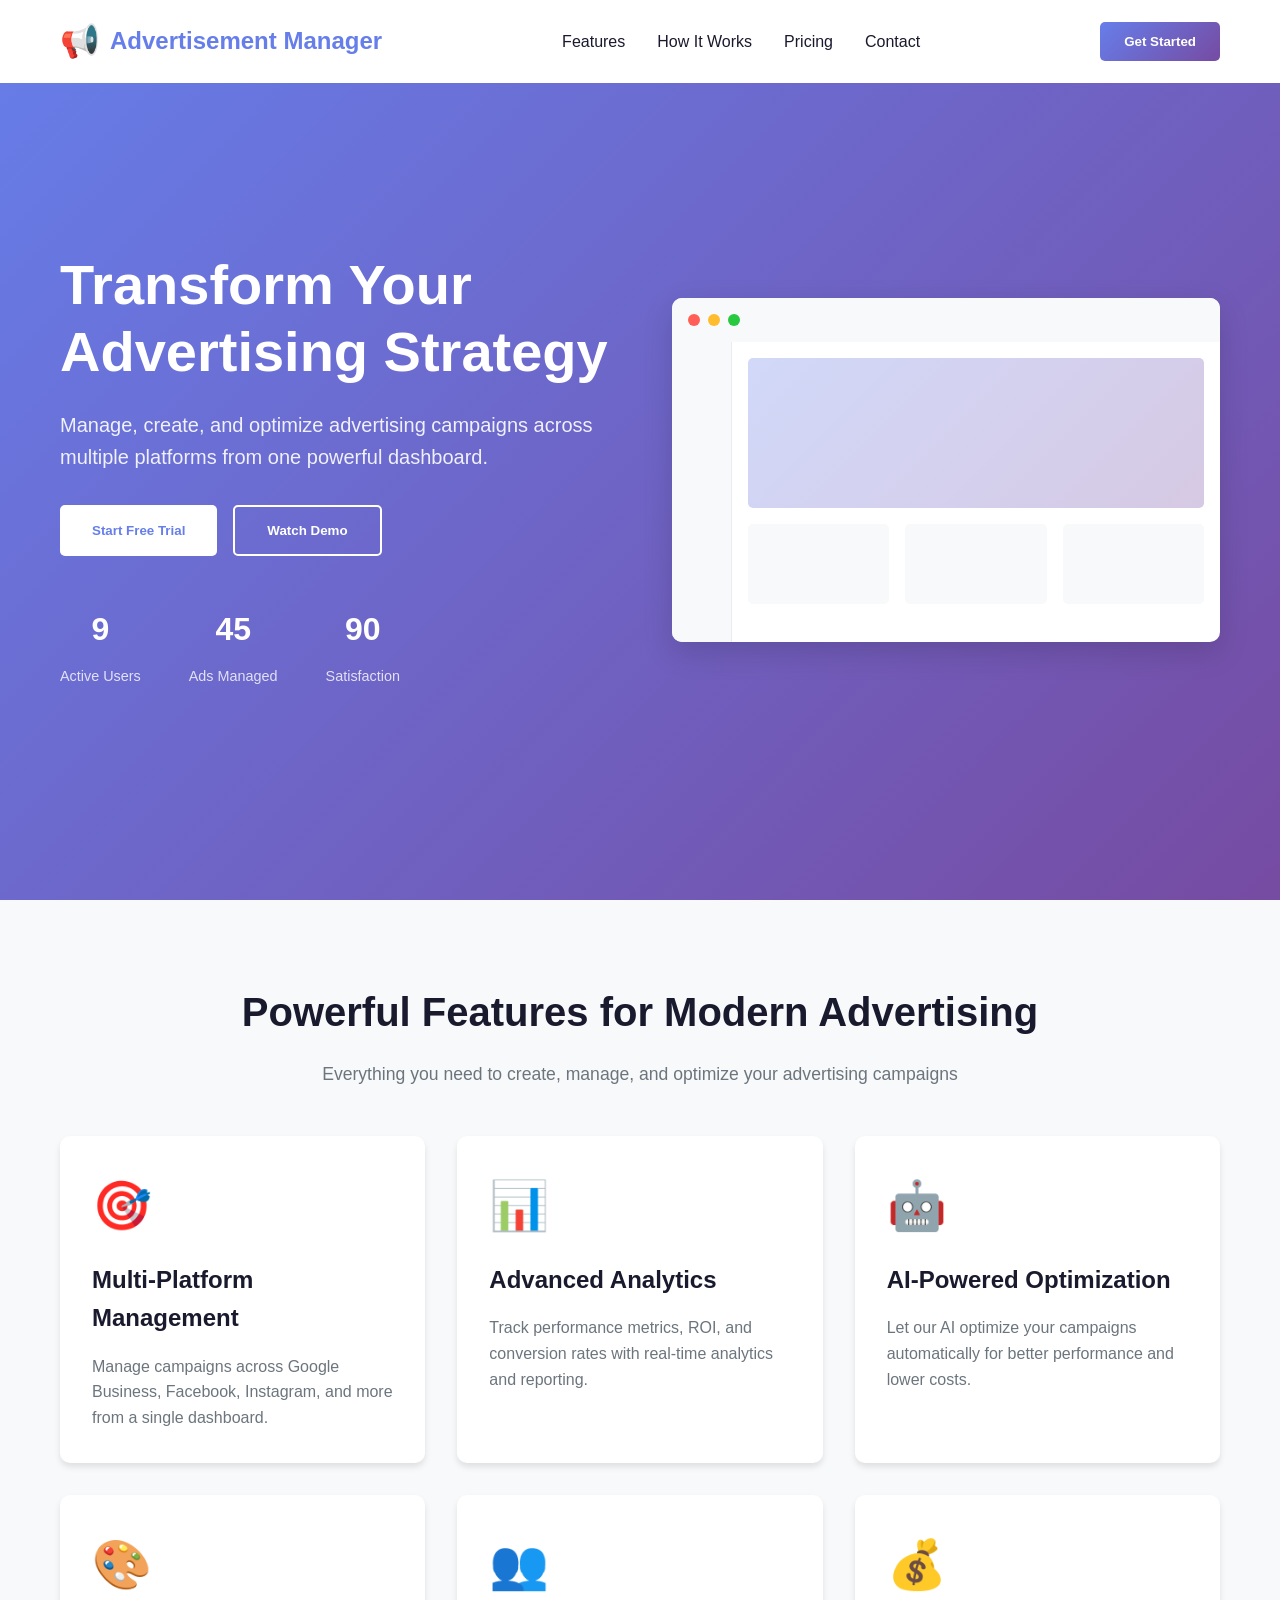
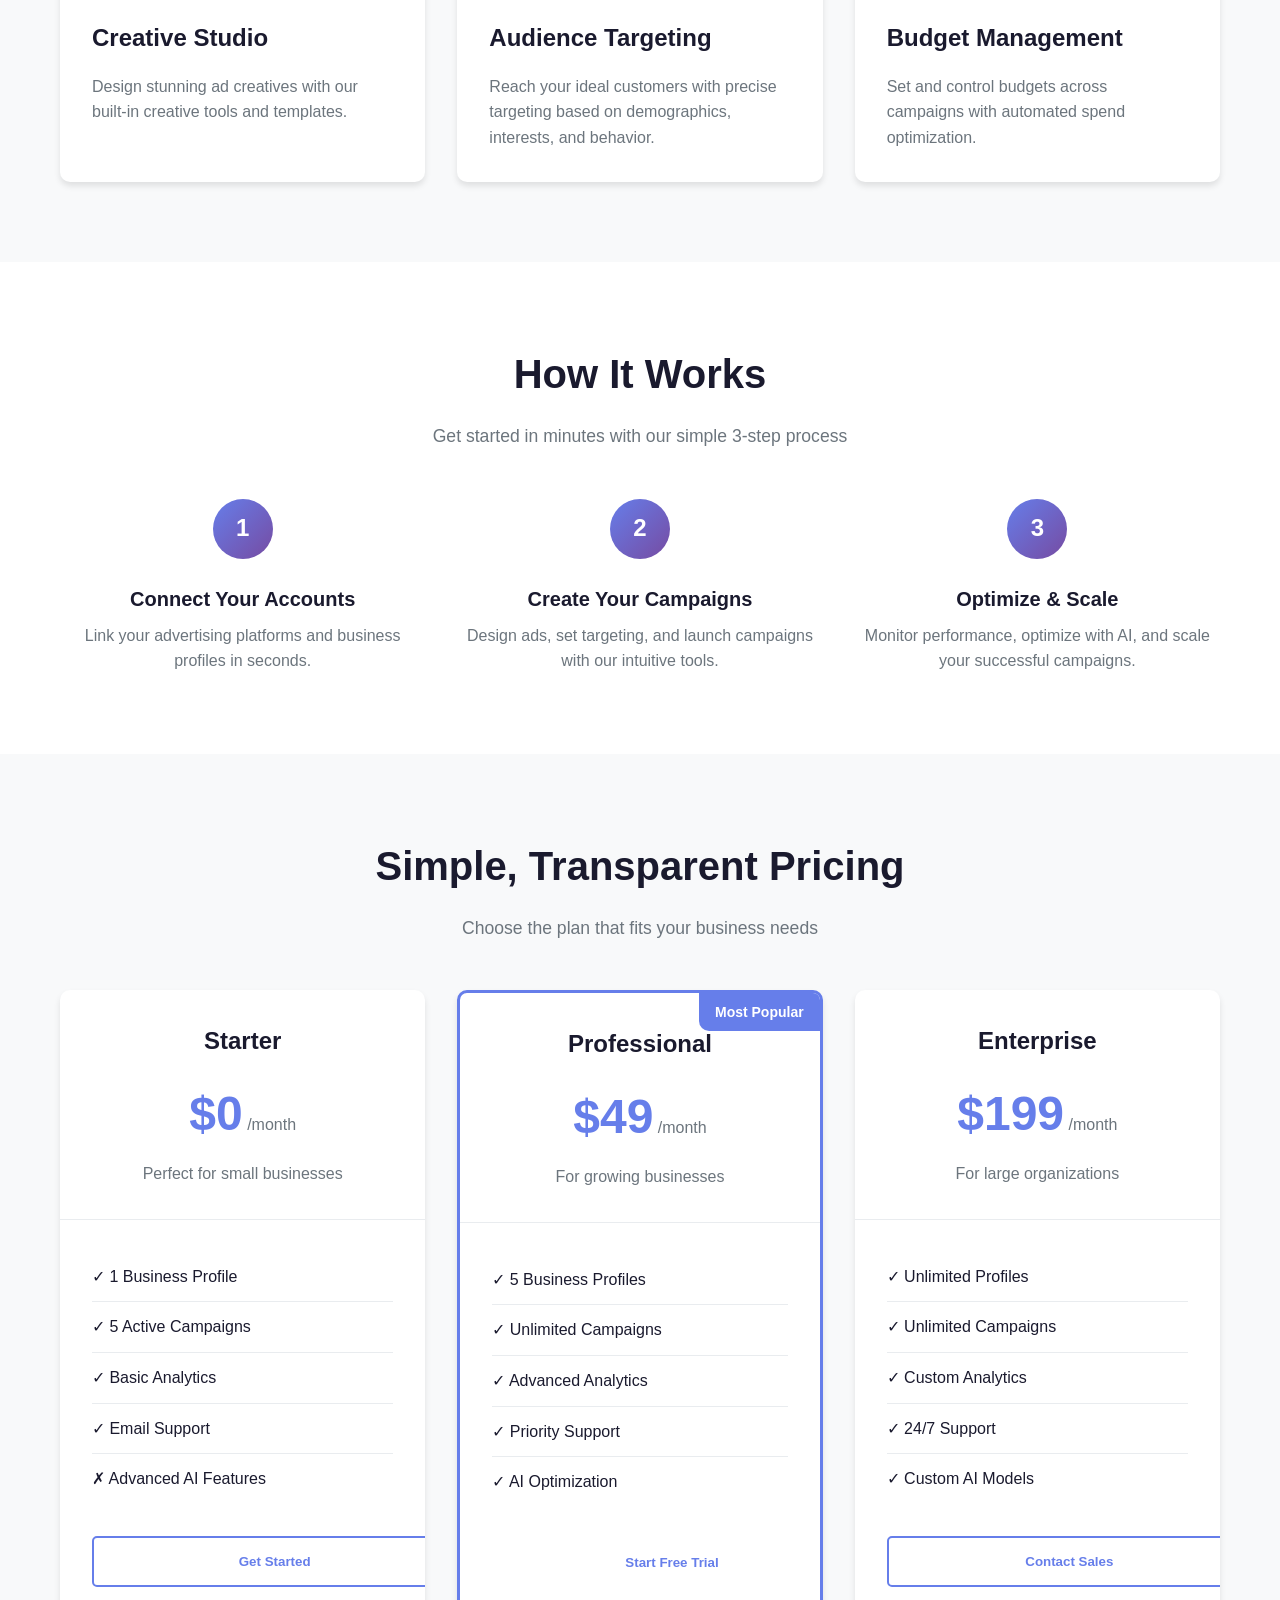
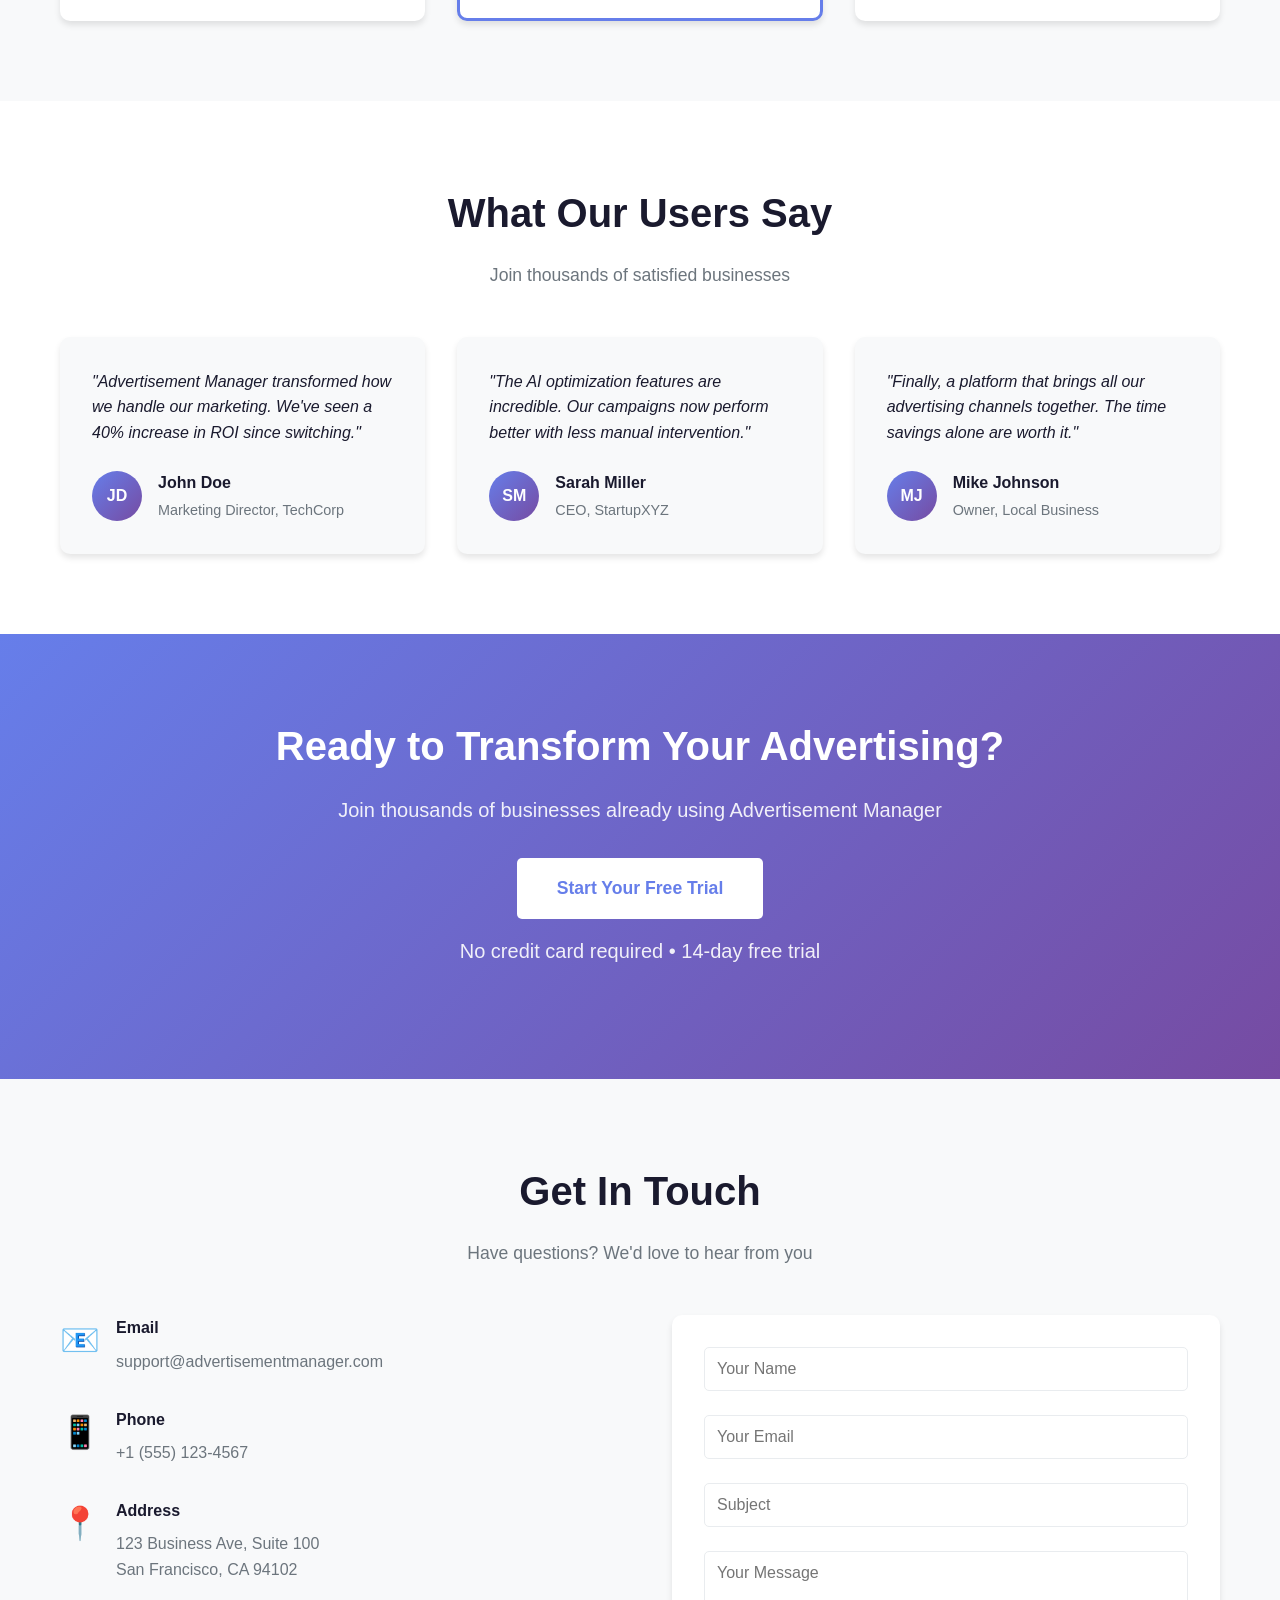
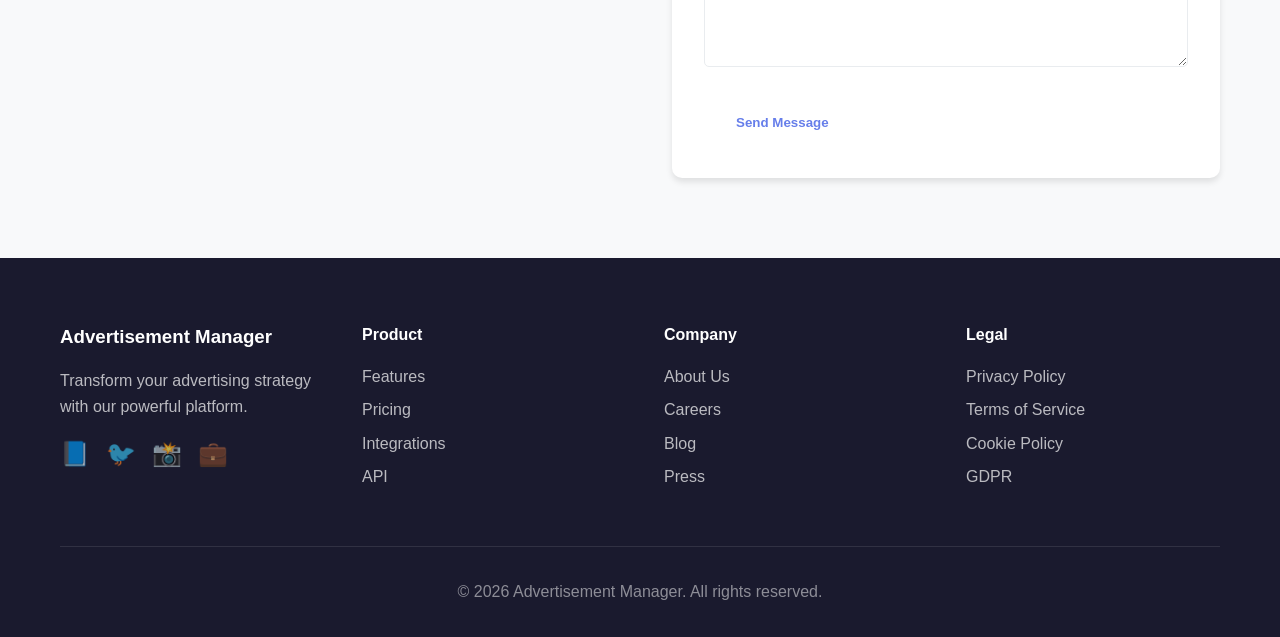
==== index.html @ 60fb94eb "Initial commit: Advertisement Manager website with landing page, features, pricing, and legal pages" ====
<!DOCTYPE html>
<html lang="en">
<head>
    <meta charset="UTF-8">
    <meta name="viewport" content="width=device-width, initial-scale=1.0">
    <meta name="description" content="Advertisement Manager - Streamline your advertising campaigns across multiple platforms with our powerful dashboard.">
    <title>Advertisement Manager - Streamline Your Advertising Campaigns</title>
    <link rel="icon" type="image/svg+xml" href="favicon.svg">
    <link rel="stylesheet" href="styles.css">
</head>
<body>
    <!-- Navigation -->
    <nav class="navbar">
        <div class="container">
            <div class="nav-brand">
                <span class="logo">📢</span>
                <span class="brand-name">Advertisement Manager</span>
            </div>
            <ul class="nav-menu">
                <li><a href="#features">Features</a></li>
                <li><a href="#how-it-works">How It Works</a></li>
                <li><a href="#pricing">Pricing</a></li>
                <li><a href="#contact">Contact</a></li>
            </ul>
            <button class="nav-cta">Get Started</button>
        </div>
    </nav>

    <!-- Hero Section -->
    <section class="hero">
        <div class="container">
            <div class="hero-content">
                <h1>Transform Your Advertising Strategy</h1>
                <p>Manage, create, and optimize advertising campaigns across multiple platforms from one powerful dashboard.</p>
                <div class="hero-buttons">
                    <button class="btn-primary">Start Free Trial</button>
                    <button class="btn-secondary">Watch Demo</button>
                </div>
                <div class="hero-stats">
                    <div class="stat">
                        <span class="stat-number">10K+</span>
                        <span class="stat-label">Active Users</span>
                    </div>
                    <div class="stat">
                        <span class="stat-number">50M+</span>
                        <span class="stat-label">Ads Managed</span>
                    </div>
                    <div class="stat">
                        <span class="stat-number">98%</span>
                        <span class="stat-label">Satisfaction</span>
                    </div>
                </div>
            </div>
            <div class="hero-image">
                <div class="dashboard-preview">
                    <div class="preview-header">
                        <div class="preview-dots">
                            <span></span>
                            <span></span>
                            <span></span>
                        </div>
                    </div>
                    <div class="preview-content">
                        <div class="preview-sidebar"></div>
                        <div class="preview-main">
                            <div class="preview-chart"></div>
                            <div class="preview-cards">
                                <div class="preview-card"></div>
                                <div class="preview-card"></div>
                                <div class="preview-card"></div>
                            </div>
                        </div>
                    </div>
                </div>
            </div>
        </div>
    </section>

    <!-- Features Section -->
    <section id="features" class="features">
        <div class="container">
            <div class="section-header">
                <h2>Powerful Features for Modern Advertising</h2>
                <p>Everything you need to create, manage, and optimize your advertising campaigns</p>
            </div>
            <div class="features-grid">
                <div class="feature-card">
                    <div class="feature-icon">🎯</div>
                    <h3>Multi-Platform Management</h3>
                    <p>Manage campaigns across Google Business, Facebook, Instagram, and more from a single dashboard.</p>
                </div>
                <div class="feature-card">
                    <div class="feature-icon">📊</div>
                    <h3>Advanced Analytics</h3>
                    <p>Track performance metrics, ROI, and conversion rates with real-time analytics and reporting.</p>
                </div>
                <div class="feature-card">
                    <div class="feature-icon">🤖</div>
                    <h3>AI-Powered Optimization</h3>
                    <p>Let our AI optimize your campaigns automatically for better performance and lower costs.</p>
                </div>
                <div class="feature-card">
                    <div class="feature-icon">🎨</div>
                    <h3>Creative Studio</h3>
                    <p>Design stunning ad creatives with our built-in creative tools and templates.</p>
                </div>
                <div class="feature-card">
                    <div class="feature-icon">👥</div>
                    <h3>Audience Targeting</h3>
                    <p>Reach your ideal customers with precise targeting based on demographics, interests, and behavior.</p>
                </div>
                <div class="feature-card">
                    <div class="feature-icon">💰</div>
                    <h3>Budget Management</h3>
                    <p>Set and control budgets across campaigns with automated spend optimization.</p>
                </div>
            </div>
        </div>
    </section>

    <!-- How It Works Section -->
    <section id="how-it-works" class="how-it-works">
        <div class="container">
            <div class="section-header">
                <h2>How It Works</h2>
                <p>Get started in minutes with our simple 3-step process</p>
            </div>
            <div class="steps">
                <div class="step">
                    <div class="step-number">1</div>
                    <div class="step-content">
                        <h3>Connect Your Accounts</h3>
                        <p>Link your advertising platforms and business profiles in seconds.</p>
                    </div>
                </div>
                <div class="step">
                    <div class="step-number">2</div>
                    <div class="step-content">
                        <h3>Create Your Campaigns</h3>
                        <p>Design ads, set targeting, and launch campaigns with our intuitive tools.</p>
                    </div>
                </div>
                <div class="step">
                    <div class="step-number">3</div>
                    <div class="step-content">
                        <h3>Optimize & Scale</h3>
                        <p>Monitor performance, optimize with AI, and scale your successful campaigns.</p>
                    </div>
                </div>
            </div>
        </div>
    </section>

    <!-- Pricing Section -->
    <section id="pricing" class="pricing">
        <div class="container">
            <div class="section-header">
                <h2>Simple, Transparent Pricing</h2>
                <p>Choose the plan that fits your business needs</p>
            </div>
            <div class="pricing-grid">
                <div class="pricing-card">
                    <div class="pricing-header">
                        <h3>Starter</h3>
                        <div class="price">
                            <span class="price-amount">$0</span>
                            <span class="price-period">/month</span>
                        </div>
                        <p class="pricing-desc">Perfect for small businesses</p>
                    </div>
                    <ul class="pricing-features">
                        <li>✓ 1 Business Profile</li>
                        <li>✓ 5 Active Campaigns</li>
                        <li>✓ Basic Analytics</li>
                        <li>✓ Email Support</li>
                        <li>✗ Advanced AI Features</li>
                    </ul>
                    <button class="btn-outline">Get Started</button>
                </div>
                <div class="pricing-card featured">
                    <div class="pricing-badge">Most Popular</div>
                    <div class="pricing-header">
                        <h3>Professional</h3>
                        <div class="price">
                            <span class="price-amount">$49</span>
                            <span class="price-period">/month</span>
                        </div>
                        <p class="pricing-desc">For growing businesses</p>
                    </div>
                    <ul class="pricing-features">
                        <li>✓ 5 Business Profiles</li>
                        <li>✓ Unlimited Campaigns</li>
                        <li>✓ Advanced Analytics</li>
                        <li>✓ Priority Support</li>
                        <li>✓ AI Optimization</li>
                    </ul>
                    <button class="btn-primary">Start Free Trial</button>
                </div>
                <div class="pricing-card">
                    <div class="pricing-header">
                        <h3>Enterprise</h3>
                        <div class="price">
                            <span class="price-amount">$199</span>
                            <span class="price-period">/month</span>
                        </div>
                        <p class="pricing-desc">For large organizations</p>
                    </div>
                    <ul class="pricing-features">
                        <li>✓ Unlimited Profiles</li>
                        <li>✓ Unlimited Campaigns</li>
                        <li>✓ Custom Analytics</li>
                        <li>✓ 24/7 Support</li>
                        <li>✓ Custom AI Models</li>
                    </ul>
                    <button class="btn-outline">Contact Sales</button>
                </div>
            </div>
        </div>
    </section>

    <!-- Testimonials Section -->
    <section class="testimonials">
        <div class="container">
            <div class="section-header">
                <h2>What Our Users Say</h2>
                <p>Join thousands of satisfied businesses</p>
            </div>
            <div class="testimonials-grid">
                <div class="testimonial-card">
                    <div class="testimonial-content">
                        <p>"Advertisement Manager transformed how we handle our marketing. We've seen a 40% increase in ROI since switching."</p>
                    </div>
                    <div class="testimonial-author">
                        <div class="author-avatar">JD</div>
                        <div class="author-info">
                            <h4>John Doe</h4>
                            <p>Marketing Director, TechCorp</p>
                        </div>
                    </div>
                </div>
                <div class="testimonial-card">
                    <div class="testimonial-content">
                        <p>"The AI optimization features are incredible. Our campaigns now perform better with less manual intervention."</p>
                    </div>
                    <div class="testimonial-author">
                        <div class="author-avatar">SM</div>
                        <div class="author-info">
                            <h4>Sarah Miller</h4>
                            <p>CEO, StartupXYZ</p>
                        </div>
                    </div>
                </div>
                <div class="testimonial-card">
                    <div class="testimonial-content">
                        <p>"Finally, a platform that brings all our advertising channels together. The time savings alone are worth it."</p>
                    </div>
                    <div class="testimonial-author">
                        <div class="author-avatar">MJ</div>
                        <div class="author-info">
                            <h4>Mike Johnson</h4>
                            <p>Owner, Local Business</p>
                        </div>
                    </div>
                </div>
            </div>
        </div>
    </section>

    <!-- CTA Section -->
    <section class="cta-section">
        <div class="container">
            <div class="cta-content">
                <h2>Ready to Transform Your Advertising?</h2>
                <p>Join thousands of businesses already using Advertisement Manager</p>
                <button class="btn-primary btn-large">Start Your Free Trial</button>
                <p class="cta-note">No credit card required • 14-day free trial</p>
            </div>
        </div>
    </section>

    <!-- Contact Section -->
    <section id="contact" class="contact">
        <div class="container">
            <div class="section-header">
                <h2>Get In Touch</h2>
                <p>Have questions? We'd love to hear from you</p>
            </div>
            <div class="contact-content">
                <div class="contact-info">
                    <div class="contact-item">
                        <div class="contact-icon">📧</div>
                        <div class="contact-details">
                            <h4>Email</h4>
                            <p>support@advertisementmanager.com</p>
                        </div>
                    </div>
                    <div class="contact-item">
                        <div class="contact-icon">📱</div>
                        <div class="contact-details">
                            <h4>Phone</h4>
                            <p>+1 (555) 123-4567</p>
                        </div>
                    </div>
                    <div class="contact-item">
                        <div class="contact-icon">📍</div>
                        <div class="contact-details">
                            <h4>Address</h4>
                            <p>123 Business Ave, Suite 100<br>San Francisco, CA 94102</p>
                        </div>
                    </div>
                </div>
                <form class="contact-form">
                    <div class="form-group">
                        <input type="text" placeholder="Your Name" required>
                    </div>
                    <div class="form-group">
                        <input type="email" placeholder="Your Email" required>
                    </div>
                    <div class="form-group">
                        <input type="text" placeholder="Subject" required>
                    </div>
                    <div class="form-group">
                        <textarea placeholder="Your Message" rows="5" required></textarea>
                    </div>
                    <button type="submit" class="btn-primary">Send Message</button>
                </form>
            </div>
        </div>
    </section>

    <!-- Footer -->
    <footer class="footer">
        <div class="container">
            <div class="footer-content">
                <div class="footer-section">
                    <h3>Advertisement Manager</h3>
                    <p>Transform your advertising strategy with our powerful platform.</p>
                    <div class="social-links">
                        <a href="#">📘</a>
                        <a href="#">🐦</a>
                        <a href="#">📸</a>
                        <a href="#">💼</a>
                    </div>
                </div>
                <div class="footer-section">
                    <h4>Product</h4>
                    <ul>
                        <li><a href="#features">Features</a></li>
                        <li><a href="#pricing">Pricing</a></li>
                        <li><a href="#">Integrations</a></li>
                        <li><a href="#">API</a></li>
                    </ul>
                </div>
                <div class="footer-section">
                    <h4>Company</h4>
                    <ul>
                        <li><a href="#">About Us</a></li>
                        <li><a href="#">Careers</a></li>
                        <li><a href="#">Blog</a></li>
                        <li><a href="#">Press</a></li>
                    </ul>
                </div>
                <div class="footer-section">
                    <h4>Legal</h4>
                    <ul>
                        <li><a href="privacy_policy.html">Privacy Policy</a></li>
                        <li><a href="terms_of_service.html">Terms of Service</a></li>
                        <li><a href="#">Cookie Policy</a></li>
                        <li><a href="#">GDPR</a></li>
                    </ul>
                </div>
            </div>
            <div class="footer-bottom">
                <p>&copy; 2026 Advertisement Manager. All rights reserved.</p>
            </div>
        </div>
    </footer>

    <script src="script.js"></script>
</body>
</html>
---- styles.css ----
/* Reset and Base Styles */
* {
    margin: 0;
    padding: 0;
    box-sizing: border-box;
}

:root {
    --primary-color: #667eea;
    --secondary-color: #764ba2;
    --accent-color: #f093fb;
    --text-dark: #1a1a2e;
    --text-light: #6c757d;
    --white: #ffffff;
    --light-gray: #f8f9fa;
    --border-color: #e9ecef;
    --shadow: 0 4px 6px rgba(0, 0, 0, 0.1);
    --shadow-lg: 0 10px 30px rgba(0, 0, 0, 0.15);
}

body {
    font-family: 'Segoe UI', Tahoma, Geneva, Verdana, sans-serif;
    line-height: 1.6;
    color: var(--text-dark);
    background-color: var(--white);
}

.container {
    max-width: 1200px;
    margin: 0 auto;
    padding: 0 20px;
}

/* Navigation */
.navbar {
    background: var(--white);
    box-shadow: var(--shadow);
    position: fixed;
    top: 0;
    width: 100%;
    z-index: 1000;
    padding: 1rem 0;
}

.navbar .container {
    display: flex;
    justify-content: space-between;
    align-items: center;
}

.nav-brand {
    display: flex;
    align-items: center;
    gap: 10px;
    font-size: 1.5rem;
    font-weight: bold;
    color: var(--primary-color);
}

.logo {
    font-size: 2rem;
}

.nav-menu {
    display: flex;
    list-style: none;
    gap: 2rem;
}

.nav-menu a {
    text-decoration: none;
    color: var(--text-dark);
    font-weight: 500;
    transition: color 0.3s;
}

.nav-menu a:hover {
    color: var(--primary-color);
}

.nav-cta {
    background: linear-gradient(135deg, var(--primary-color), var(--secondary-color));
    color: var(--white);
    border: none;
    padding: 0.75rem 1.5rem;
    border-radius: 5px;
    font-weight: 600;
    cursor: pointer;
    transition: transform 0.3s, box-shadow 0.3s;
}

.nav-cta:hover {
    transform: translateY(-2px);
    box-shadow: var(--shadow-lg);
}

/* Hero Section */
.hero {
    padding: 120px 0 80px;
    background: linear-gradient(135deg, #667eea 0%, #764ba2 100%);
    color: var(--white);
    min-height: 100vh;
    display: flex;
    align-items: center;
}

.hero .container {
    display: grid;
    grid-template-columns: 1fr 1fr;
    gap: 4rem;
    align-items: center;
}

.hero-content h1 {
    font-size: 3.5rem;
    margin-bottom: 1.5rem;
    line-height: 1.2;
}

.hero-content p {
    font-size: 1.25rem;
    margin-bottom: 2rem;
    opacity: 0.9;
}

.hero-buttons {
    display: flex;
    gap: 1rem;
    margin-bottom: 3rem;
}

.btn-primary {
    background: var(--white);
    color: var(--primary-color);
    border: none;
    padding: 1rem 2rem;
    border-radius: 5px;
    font-weight: 600;
    cursor: pointer;
    transition: transform 0.3s, box-shadow 0.3s;
}

.btn-primary:hover {
    transform: translateY(-2px);
    box-shadow: var(--shadow-lg);
}

.btn-secondary {
    background: transparent;
    color: var(--white);
    border: 2px solid var(--white);
    padding: 1rem 2rem;
    border-radius: 5px;
    font-weight: 600;
    cursor: pointer;
    transition: transform 0.3s, background 0.3s;
}

.btn-secondary:hover {
    transform: translateY(-2px);
    background: rgba(255, 255, 255, 0.1);
}

.btn-outline {
    background: transparent;
    color: var(--primary-color);
    border: 2px solid var(--primary-color);
    padding: 1rem 2rem;
    border-radius: 5px;
    font-weight: 600;
    cursor: pointer;
    transition: transform 0.3s, background 0.3s;
}

.btn-outline:hover {
    transform: translateY(-2px);
    background: var(--primary-color);
    color: var(--white);
}

.btn-large {
    padding: 1.25rem 2.5rem;
    font-size: 1.1rem;
}

.hero-stats {
    display: flex;
    gap: 3rem;
}

.stat {
    text-align: center;
}

.stat-number {
    display: block;
    font-size: 2rem;
    font-weight: bold;
    margin-bottom: 0.5rem;
}

.stat-label {
    font-size: 0.9rem;
    opacity: 0.8;
}

/* Dashboard Preview */
.dashboard-preview {
    background: var(--white);
    border-radius: 10px;
    overflow: hidden;
    box-shadow: var(--shadow-lg);
}

.preview-header {
    background: var(--light-gray);
    padding: 1rem;
    display: flex;
    align-items: center;
}

.preview-dots {
    display: flex;
    gap: 0.5rem;
}

.preview-dots span {
    width: 12px;
    height: 12px;
    border-radius: 50%;
    background: #ddd;
}

.preview-dots span:nth-child(1) {
    background: #ff5f56;
}

.preview-dots span:nth-child(2) {
    background: #ffbd2e;
}

.preview-dots span:nth-child(3) {
    background: #27c93f;
}

.preview-content {
    display: flex;
    height: 300px;
}

.preview-sidebar {
    width: 60px;
    background: var(--light-gray);
    border-right: 1px solid var(--border-color);
}

.preview-main {
    flex: 1;
    padding: 1rem;
}

.preview-chart {
    height: 150px;
    background: linear-gradient(135deg, var(--primary-color), var(--secondary-color));
    border-radius: 5px;
    margin-bottom: 1rem;
    opacity: 0.3;
}

.preview-cards {
    display: flex;
    gap: 1rem;
}

.preview-card {
    flex: 1;
    height: 80px;
    background: var(--light-gray);
    border-radius: 5px;
}

/* Section Styles */
section {
    padding: 80px 0;
}

.section-header {
    text-align: center;
    margin-bottom: 3rem;
}

.section-header h2 {
    font-size: 2.5rem;
    margin-bottom: 1rem;
    color: var(--text-dark);
}

.section-header p {
    font-size: 1.1rem;
    color: var(--text-light);
}

/* Features Section */
.features {
    background: var(--light-gray);
}

.features-grid {
    display: grid;
    grid-template-columns: repeat(auto-fit, minmax(300px, 1fr));
    gap: 2rem;
}

.feature-card {
    background: var(--white);
    padding: 2rem;
    border-radius: 10px;
    box-shadow: var(--shadow);
    transition: transform 0.3s, box-shadow 0.3s;
}

.feature-card:hover {
    transform: translateY(-5px);
    box-shadow: var(--shadow-lg);
}

.feature-icon {
    font-size: 3rem;
    margin-bottom: 1rem;
}

.feature-card h3 {
    font-size: 1.5rem;
    margin-bottom: 1rem;
    color: var(--text-dark);
}

.feature-card p {
    color: var(--text-light);
}

/* How It Works Section */
.steps {
    display: flex;
    justify-content: space-between;
    gap: 2rem;
}

.step {
    flex: 1;
    text-align: center;
    position: relative;
}

.step-number {
    width: 60px;
    height: 60px;
    background: linear-gradient(135deg, var(--primary-color), var(--secondary-color));
    color: var(--white);
    border-radius: 50%;
    display: flex;
    align-items: center;
    justify-content: center;
    font-size: 1.5rem;
    font-weight: bold;
    margin: 0 auto 1.5rem;
}

.step-content h3 {
    font-size: 1.25rem;
    margin-bottom: 0.5rem;
    color: var(--text-dark);
}

.step-content p {
    color: var(--text-light);
}

/* Pricing Section */
.pricing {
    background: var(--light-gray);
}

.pricing-grid {
    display: grid;
    grid-template-columns: repeat(auto-fit, minmax(300px, 1fr));
    gap: 2rem;
}

.pricing-card {
    background: var(--white);
    border-radius: 10px;
    overflow: hidden;
    box-shadow: var(--shadow);
    transition: transform 0.3s, box-shadow 0.3s;
    position: relative;
}

.pricing-card:hover {
    transform: translateY(-5px);
    box-shadow: var(--shadow-lg);
}

.pricing-card.featured {
    border: 3px solid var(--primary-color);
    transform: scale(1.05);
}

.pricing-badge {
    position: absolute;
    top: 0;
    right: 0;
    background: var(--primary-color);
    color: var(--white);
    padding: 0.5rem 1rem;
    font-size: 0.875rem;
    font-weight: 600;
    border-bottom-left-radius: 10px;
}

.pricing-header {
    padding: 2rem;
    text-align: center;
    border-bottom: 1px solid var(--border-color);
}

.pricing-header h3 {
    font-size: 1.5rem;
    margin-bottom: 1rem;
    color: var(--text-dark);
}

.price {
    margin-bottom: 0.5rem;
}

.price-amount {
    font-size: 3rem;
    font-weight: bold;
    color: var(--primary-color);
}

.price-period {
    color: var(--text-light);
}

.pricing-desc {
    color: var(--text-light);
    margin-top: 0.5rem;
}

.pricing-features {
    list-style: none;
    padding: 2rem;
}

.pricing-features li {
    padding: 0.75rem 0;
    border-bottom: 1px solid var(--border-color);
}

.pricing-features li:last-child {
    border-bottom: none;
}

.pricing-card button {
    width: 100%;
    margin: 0 2rem 2rem;
}

/* Testimonials Section */
.testimonials-grid {
    display: grid;
    grid-template-columns: repeat(auto-fit, minmax(300px, 1fr));
    gap: 2rem;
}

.testimonial-card {
    background: var(--light-gray);
    padding: 2rem;
    border-radius: 10px;
    box-shadow: var(--shadow);
}

.testimonial-content {
    margin-bottom: 1.5rem;
}

.testimonial-content p {
    font-style: italic;
    color: var(--text-dark);
}

.testimonial-author {
    display: flex;
    align-items: center;
    gap: 1rem;
}

.author-avatar {
    width: 50px;
    height: 50px;
    background: linear-gradient(135deg, var(--primary-color), var(--secondary-color));
    border-radius: 50%;
    display: flex;
    align-items: center;
    justify-content: center;
    color: var(--white);
    font-weight: bold;
}

.author-info h4 {
    margin-bottom: 0.25rem;
    color: var(--text-dark);
}

.author-info p {
    color: var(--text-light);
    font-size: 0.9rem;
}

/* CTA Section */
.cta-section {
    background: linear-gradient(135deg, var(--primary-color), var(--secondary-color));
    color: var(--white);
    text-align: center;
}

.cta-content h2 {
    font-size: 2.5rem;
    margin-bottom: 1rem;
}

.cta-content p {
    font-size: 1.25rem;
    margin-bottom: 2rem;
    opacity: 0.9;
}

.cta-content .btn-primary {
    background: var(--white);
    color: var(--primary-color);
    margin-bottom: 1rem;
}

.cta-note {
    font-size: 0.9rem;
    opacity: 0.8;
}

/* Contact Section */
.contact {
    background: var(--light-gray);
}

.contact-content {
    display: grid;
    grid-template-columns: 1fr 1fr;
    gap: 4rem;
}

.contact-info {
    display: flex;
    flex-direction: column;
    gap: 2rem;
}

.contact-item {
    display: flex;
    align-items: flex-start;
    gap: 1rem;
}

.contact-icon {
    font-size: 2rem;
}

.contact-details h4 {
    margin-bottom: 0.5rem;
    color: var(--text-dark);
}

.contact-details p {
    color: var(--text-light);
}

.contact-form {
    background: var(--white);
    padding: 2rem;
    border-radius: 10px;
    box-shadow: var(--shadow);
}

.form-group {
    margin-bottom: 1.5rem;
}

.form-group input,
.form-group textarea {
    width: 100%;
    padding: 0.75rem;
    border: 1px solid var(--border-color);
    border-radius: 5px;
    font-size: 1rem;
    font-family: inherit;
}

.form-group input:focus,
.form-group textarea:focus {
    outline: none;
    border-color: var(--primary-color);
}

.form-group textarea {
    resize: vertical;
}

/* Footer */
.footer {
    background: var(--text-dark);
    color: var(--white);
    padding: 4rem 0 2rem;
}

.footer-content {
    display: grid;
    grid-template-columns: repeat(auto-fit, minmax(200px, 1fr));
    gap: 3rem;
    margin-bottom: 3rem;
}

.footer-section h3,
.footer-section h4 {
    margin-bottom: 1rem;
}

.footer-section p {
    color: rgba(255, 255, 255, 0.7);
    margin-bottom: 1rem;
}

.footer-section ul {
    list-style: none;
}

.footer-section ul li {
    margin-bottom: 0.5rem;
}

.footer-section a {
    color: rgba(255, 255, 255, 0.7);
    text-decoration: none;
    transition: color 0.3s;
}

.footer-section a:hover {
    color: var(--white);
}

.social-links {
    display: flex;
    gap: 1rem;
}

.social-links a {
    font-size: 1.5rem;
}

.footer-bottom {
    text-align: center;
    padding-top: 2rem;
    border-top: 1px solid rgba(255, 255, 255, 0.1);
    color: rgba(255, 255, 255, 0.5);
}

/* Responsive Design */
@media (max-width: 768px) {
    .hero .container {
        grid-template-columns: 1fr;
        text-align: center;
    }

    .hero-content h1 {
        font-size: 2.5rem;
    }

    .hero-buttons {
        justify-content: center;
    }

    .hero-stats {
        justify-content: center;
    }

    .nav-menu {
        display: none;
    }

    .steps {
        flex-direction: column;
    }

    .contact-content {
        grid-template-columns: 1fr;
    }

    .pricing-card.featured {
        transform: scale(1);
    }
}

/* Smooth Scrolling */
html {
    scroll-behavior: smooth;
}

/* Animations */
@keyframes fadeIn {
    from {
        opacity: 0;
        transform: translateY(20px);
    }
    to {
        opacity: 1;
        transform: translateY(0);
    }
}

.feature-card,
.pricing-card,
.testimonial-card {
    animation: fadeIn 0.6s ease-out;
}
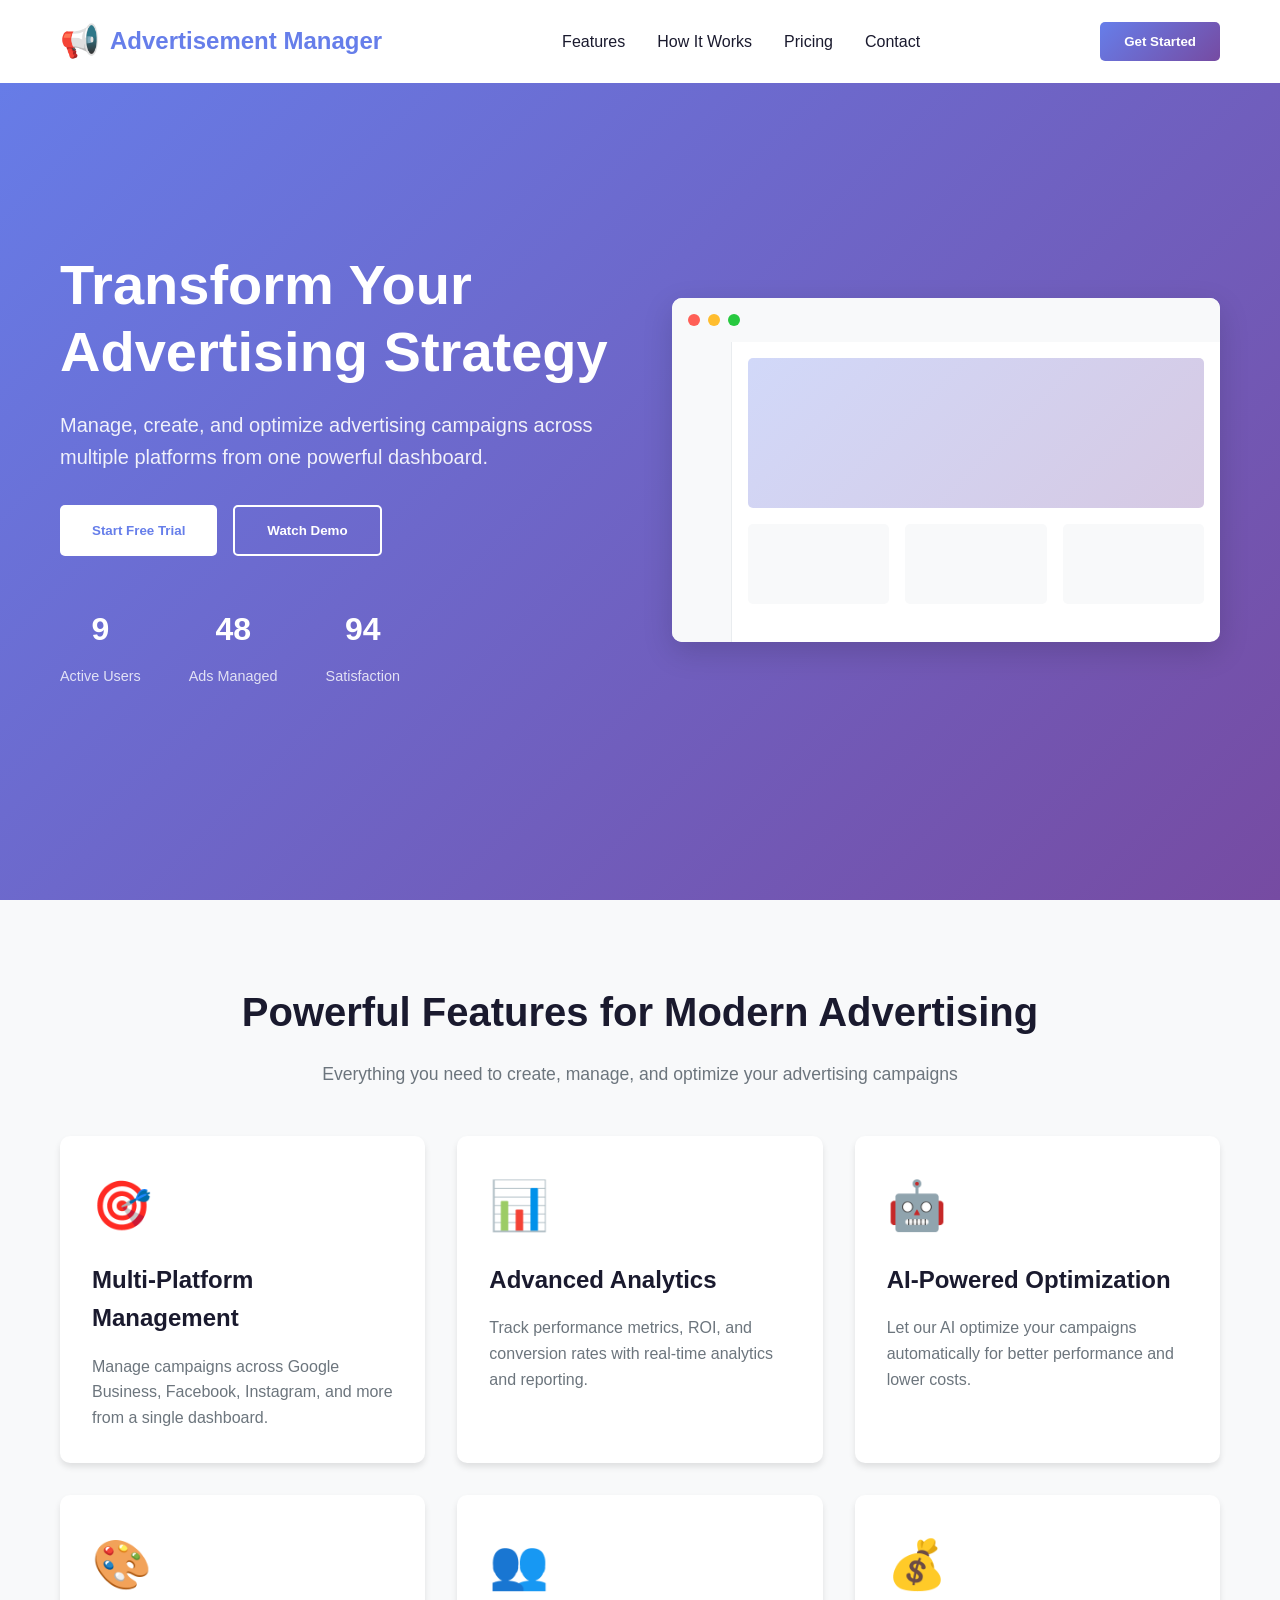
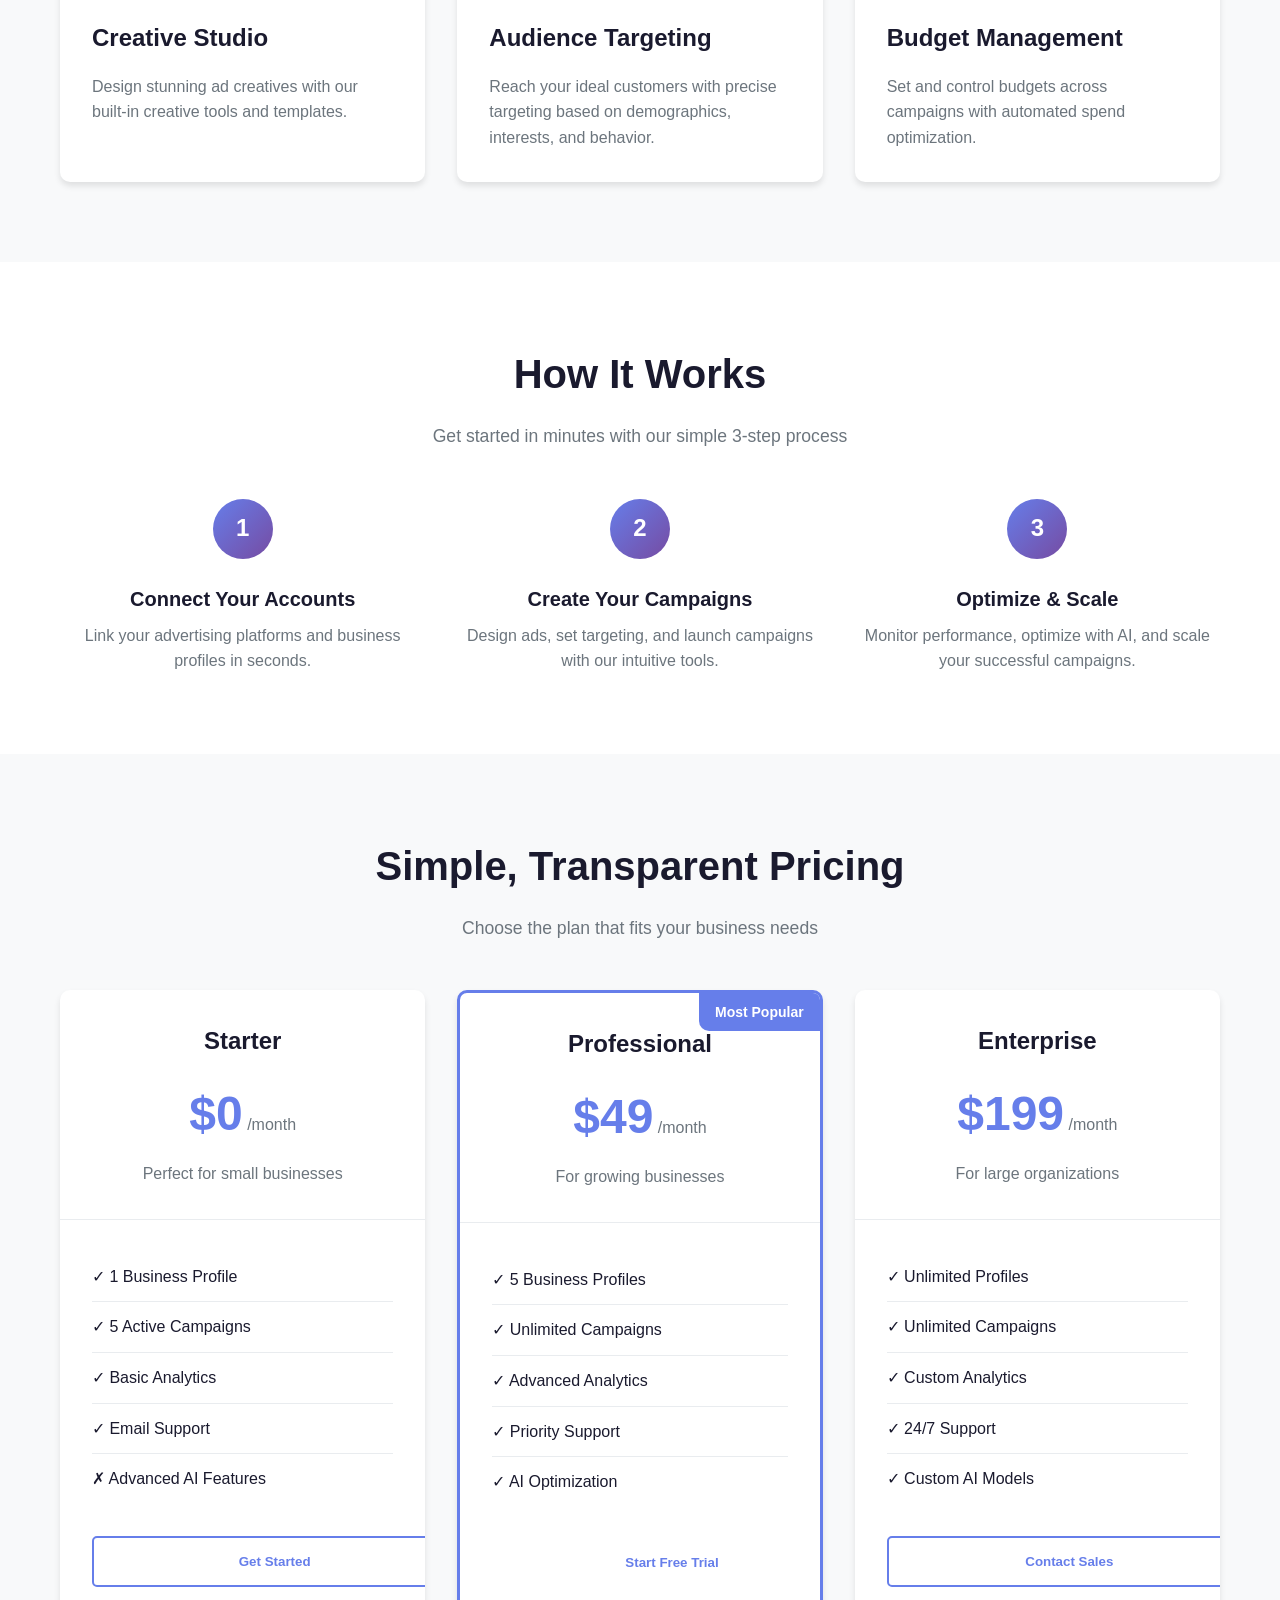
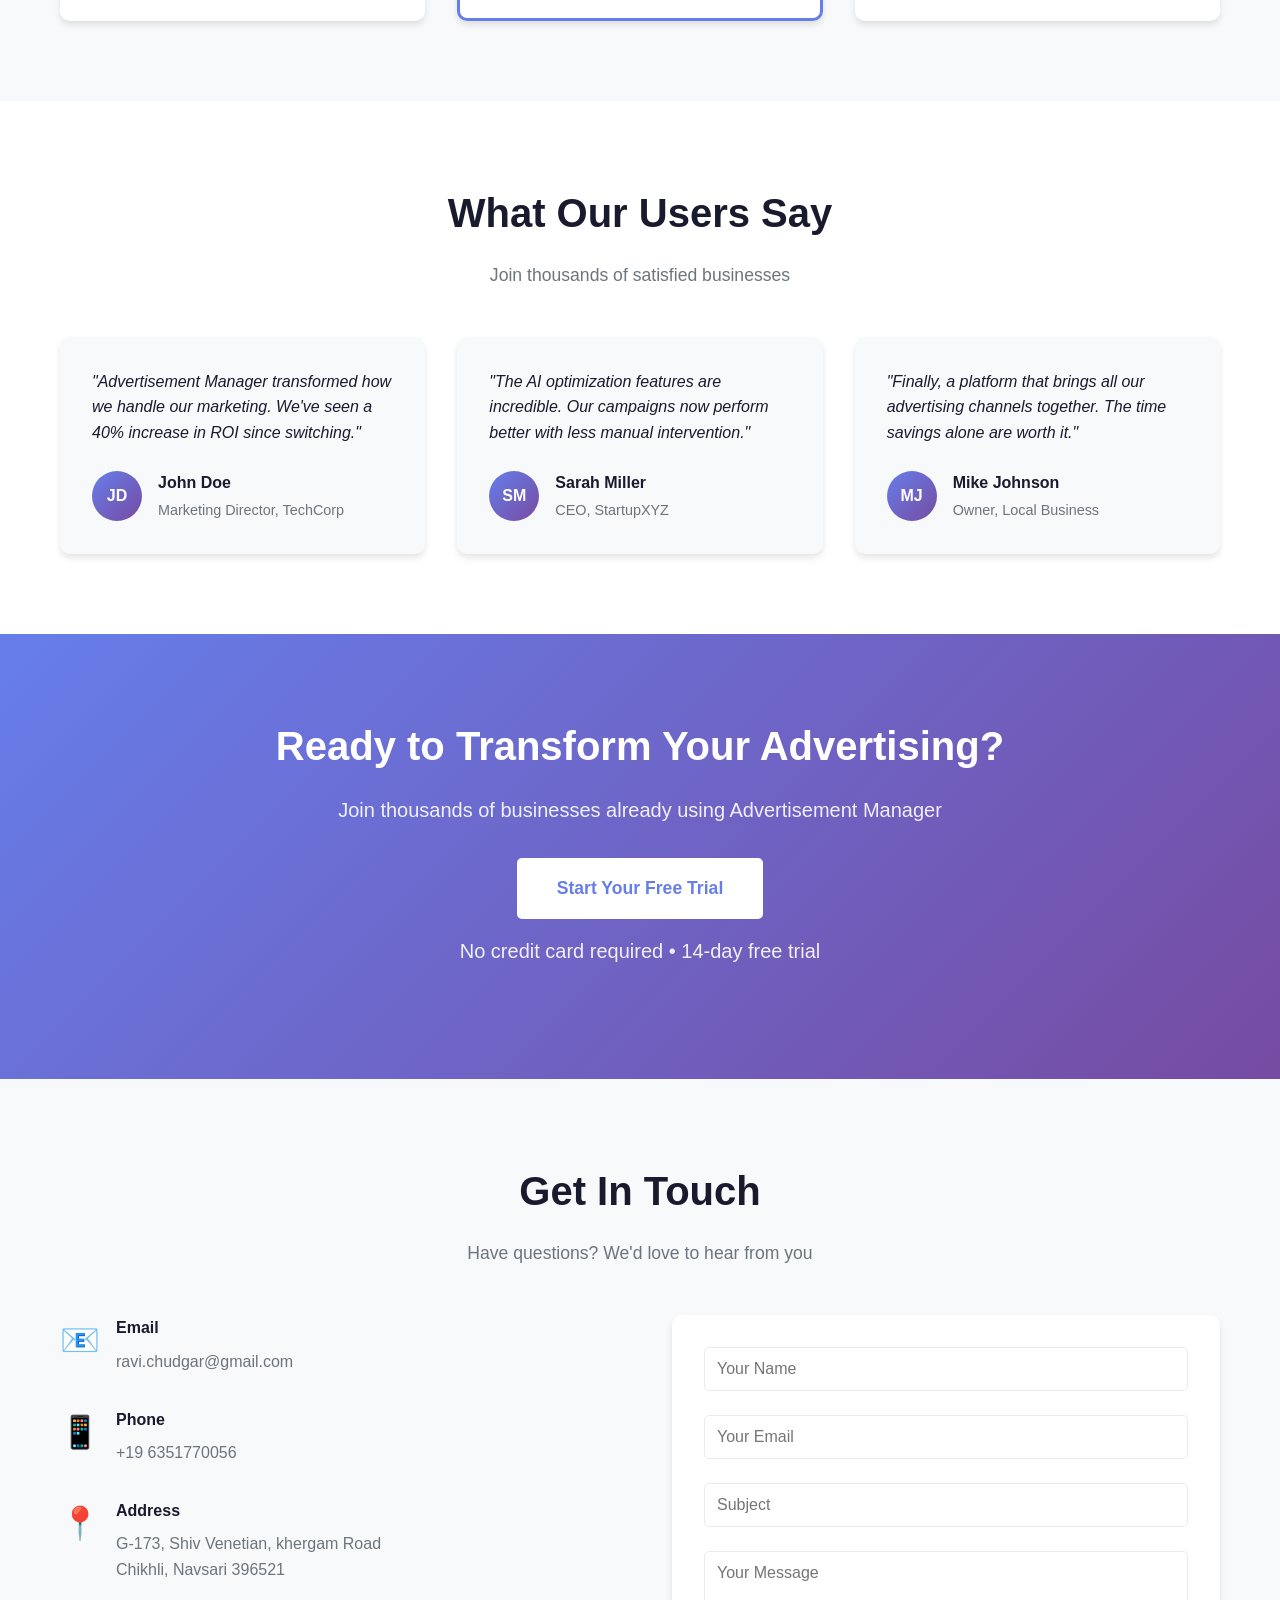
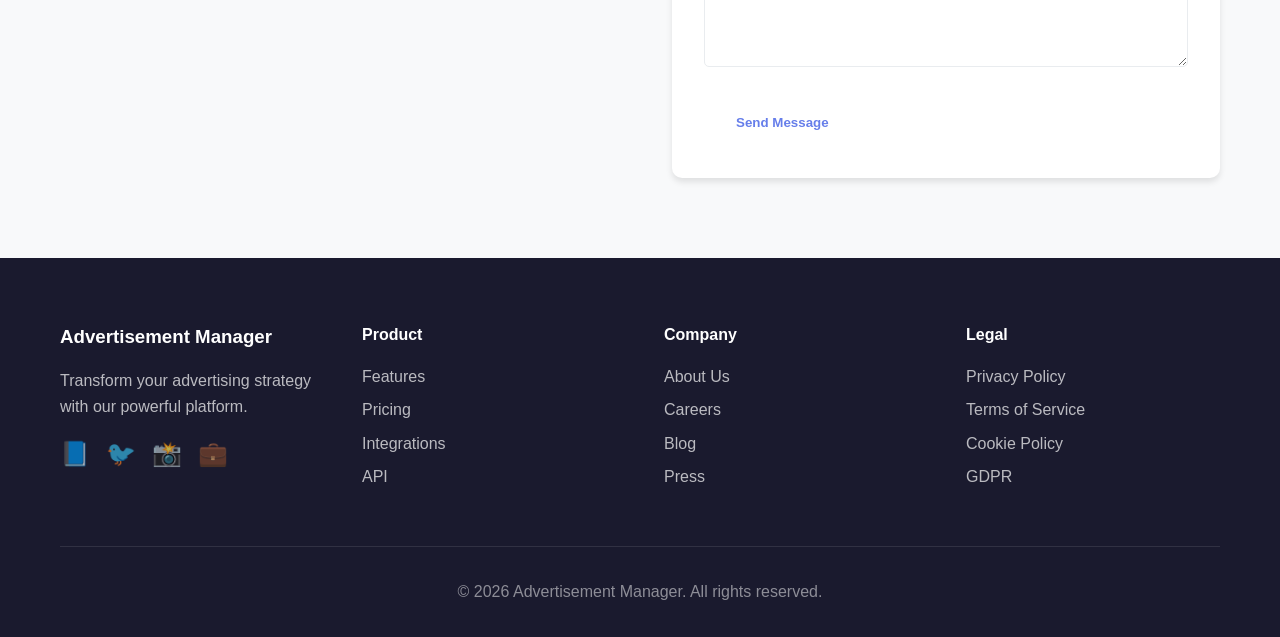
==== commit 808089d7: "Update index.html with improved content and structure" ====
--- a/index.html
+++ b/index.html
@@ -291,21 +291,21 @@
                         <div class="contact-icon">📧</div>
                         <div class="contact-details">
                             <h4>Email</h4>
-                            <p>support@advertisementmanager.com</p>
+                            <p>ravi.chudgar@gmail.com </p>
                         </div>
                     </div>
                     <div class="contact-item">
                         <div class="contact-icon">📱</div>
                         <div class="contact-details">
                             <h4>Phone</h4>
-                            <p>+1 (555) 123-4567</p>
+                            <p>+19 6351770056</p>
                         </div>
                     </div>
                     <div class="contact-item">
                         <div class="contact-icon">📍</div>
                         <div class="contact-details">
                             <h4>Address</h4>
-                            <p>123 Business Ave, Suite 100<br>San Francisco, CA 94102</p>
+                            <p>G-173, Shiv Venetian, khergam Road<br>Chikhli, Navsari 396521</p>
                         </div>
                     </div>
                 </div>
